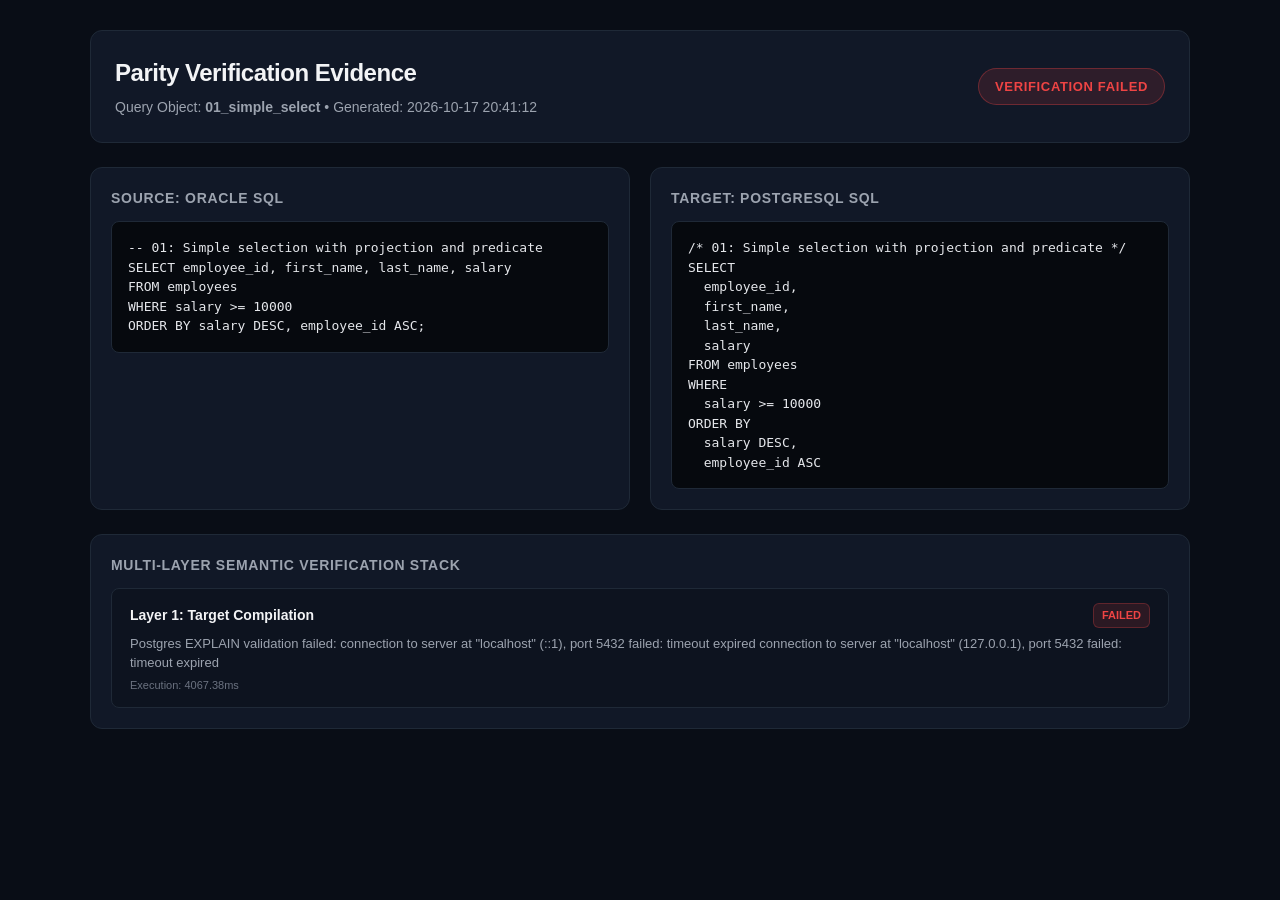
==== reports/output/01_simple_select_evidence.html @ 2cdaa1c5 "feat: initialize Parity foundation, 5-layer verification stack, and test corpus" ====
<!DOCTYPE html>
<html lang="en">
<head>
    <meta charset="UTF-8">
    <meta name="viewport" content="width=device-width, initial-scale=1.0">
    <title>Parity Evidence Report: 01_simple_select</title>
    <style>
        :root {
            --bg: #090d16;
            --surface: #111827;
            --surface-border: #1f2937;
            --text-primary: #f3f4f6;
            --text-secondary: #9ca3af;
            --accent: #3b82f6;
            --font-mono: ui-monospace, SFMono-Regular, Menlo, Monaco, Consolas, monospace;
        }
        body {
            margin: 0;
            padding: 30px;
            background-color: var(--bg);
            color: var(--text-primary);
            font-family: -apple-system, BlinkMacSystemFont, "Segoe UI", Roboto, Helvetica, Arial, sans-serif;
            line-height: 1.5;
        }
        .container {
            max-width: 1100px;
            margin: 0 auto;
        }
        .header {
            display: flex;
            justify-content: space-between;
            align-items: center;
            padding: 24px;
            background: var(--surface);
            border: 1px solid var(--surface-border);
            border-radius: 12px;
            margin-bottom: 24px;
        }
        .title-group h1 {
            margin: 0 0 6px 0;
            font-size: 24px;
            letter-spacing: -0.02em;
        }
        .subtitle {
            color: var(--text-secondary);
            font-size: 14px;
        }
        .status-pill {
            padding: 8px 16px;
            border-radius: 9999px;
            font-weight: 700;
            font-size: 13px;
            letter-spacing: 0.05em;
            background: #ef444422;
            color: #ef4444;
            border: 1px solid #ef444455;
        }
        .grid {
            display: grid;
            grid-template-columns: 1fr 1fr;
            gap: 20px;
            margin-bottom: 24px;
        }
        .card {
            background: var(--surface);
            border: 1px solid var(--surface-border);
            border-radius: 12px;
            padding: 20px;
        }
        .card-title {
            font-size: 14px;
            text-transform: uppercase;
            letter-spacing: 0.05em;
            color: var(--text-secondary);
            margin-bottom: 12px;
            font-weight: 600;
        }
        pre {
            margin: 0;
            padding: 16px;
            background: #06090e;
            border: 1px solid var(--surface-border);
            border-radius: 8px;
            font-family: var(--font-mono);
            font-size: 13px;
            color: #e5e7eb;
            overflow-x: auto;
            white-space: pre-wrap;
        }
        .layer-stack {
            display: flex;
            flex-direction: column;
            gap: 12px;
        }
        .layer-card {
            background: #0d131f;
            border: 1px solid var(--surface-border);
            border-radius: 8px;
            padding: 14px 18px;
        }
        .layer-header {
            display: flex;
            justify-content: space-between;
            align-items: center;
            margin-bottom: 6px;
        }
        .layer-title {
            font-weight: 600;
            font-size: 14px;
        }
        .layer-msg {
            font-size: 13px;
            color: var(--text-secondary);
        }
        .layer-meta {
            font-size: 11px;
            color: #6b7280;
            margin-top: 4px;
        }
        .badge {
            padding: 3px 8px;
            border-radius: 6px;
            font-size: 11px;
            font-weight: 600;
        }
    </style>
</head>
<body>
    <div class="container">
        <div class="header">
            <div class="title-group">
                <h1>Parity Verification Evidence</h1>
                <div class="subtitle">Query Object: <strong>01_simple_select</strong> • Generated: 2026-10-17 20:41:12</div>
            </div>
            <div class="status-pill">VERIFICATION FAILED</div>
        </div>

        <div class="grid">
            <div class="card">
                <div class="card-title">Source: Oracle SQL</div>
                <pre>-- 01: Simple selection with projection and predicate
SELECT employee_id, first_name, last_name, salary
FROM employees
WHERE salary &gt;= 10000
ORDER BY salary DESC, employee_id ASC;</pre>
            </div>
            <div class="card">
                <div class="card-title">Target: PostgreSQL SQL</div>
                <pre>/* 01: Simple selection with projection and predicate */
SELECT
  employee_id,
  first_name,
  last_name,
  salary
FROM employees
WHERE
  salary &gt;= 10000
ORDER BY
  salary DESC,
  employee_id ASC</pre>
            </div>
        </div>

        <div class="card">
            <div class="card-title">Multi-Layer Semantic Verification Stack</div>
            <div class="layer-stack">
                
        <div class="layer-card">
            <div class="layer-header">
                <span class="layer-title">Layer 1: Target Compilation</span>
                <span class="badge" style="background: #ef444422; color: #ef4444; border: 1px solid #ef444444;">
                    FAILED
                </span>
            </div>
            <div class="layer-msg">Postgres EXPLAIN validation failed: connection to server at &quot;localhost&quot; (::1), port 5432 failed: timeout expired
connection to server at &quot;localhost&quot; (127.0.0.1), port 5432 failed: timeout expired
</div>
            <div class="layer-meta">Execution: 4067.38ms</div>
        </div>
        
            </div>
        </div>
    </div>
</body>
</html>
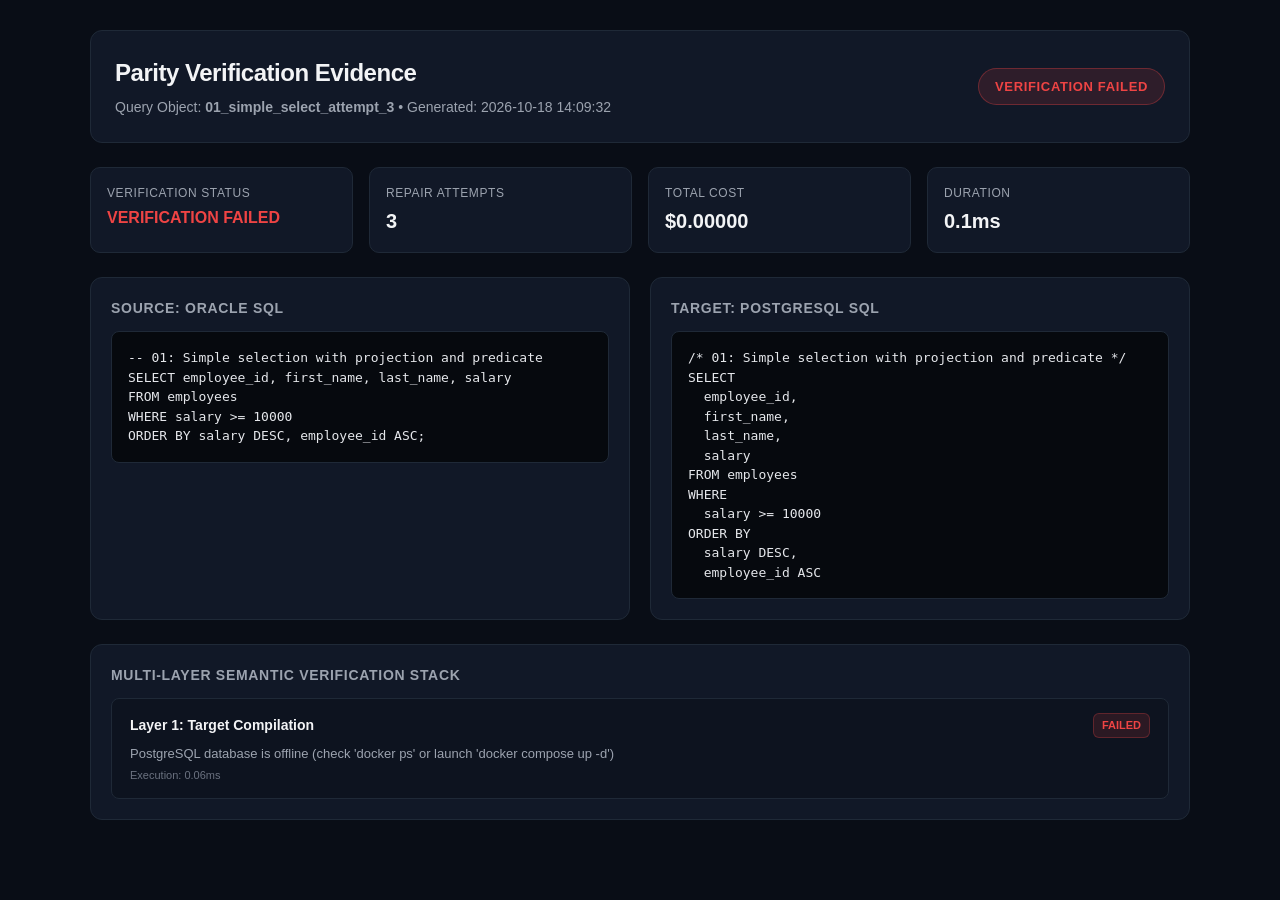
==== commit bb74b693: "feat: complete Phase 2 (Intelligence) and Phase 3 (Harden)" ====
--- a/reports/output/01_simple_select_evidence.html
+++ b/reports/output/01_simple_select_evidence.html
@@ -3,7 +3,7 @@
 <head>
     <meta charset="UTF-8">
     <meta name="viewport" content="width=device-width, initial-scale=1.0">
-    <title>Parity Evidence Report: 01_simple_select</title>
+    <title>Parity Evidence Report: 01_simple_select_attempt_3</title>
     <style>
         :root {
             --bg: #090d16;
@@ -55,6 +55,30 @@
             color: #ef4444;
             border: 1px solid #ef444455;
         }
+        .stats-bar {
+            display: grid;
+            grid-template-columns: repeat(4, 1fr);
+            gap: 16px;
+            margin-bottom: 24px;
+        }
+        .stat-card {
+            background: var(--surface);
+            border: 1px solid var(--surface-border);
+            border-radius: 10px;
+            padding: 16px;
+        }
+        .stat-label {
+            font-size: 12px;
+            color: var(--text-secondary);
+            text-transform: uppercase;
+            letter-spacing: 0.05em;
+            margin-bottom: 4px;
+        }
+        .stat-value {
+            font-size: 20px;
+            font-weight: 700;
+            color: var(--text-primary);
+        }
         .grid {
             display: grid;
             grid-template-columns: 1fr 1fr;
@@ -130,10 +154,31 @@
         <div class="header">
             <div class="title-group">
                 <h1>Parity Verification Evidence</h1>
-                <div class="subtitle">Query Object: <strong>01_simple_select</strong> • Generated: 2026-10-17 20:41:12</div>
+                <div class="subtitle">Query Object: <strong>01_simple_select_attempt_3</strong> • Generated: 2026-10-18 14:09:32</div>
             </div>
             <div class="status-pill">VERIFICATION FAILED</div>
         </div>
+
+        <div class="stats-bar">
+            <div class="stat-card">
+                <div class="stat-label">Verification Status</div>
+                <div class="stat-value" style="color: #ef4444; font-size: 16px;">VERIFICATION FAILED</div>
+            </div>
+            <div class="stat-card">
+                <div class="stat-label">Repair Attempts</div>
+                <div class="stat-value">3</div>
+            </div>
+            <div class="stat-card">
+                <div class="stat-label">Total Cost</div>
+                <div class="stat-value">$0.00000</div>
+            </div>
+            <div class="stat-card">
+                <div class="stat-label">Duration</div>
+                <div class="stat-value">0.1ms</div>
+            </div>
+        </div>
+
+        
 
         <div class="grid">
             <div class="card">
@@ -172,10 +217,8 @@
                     FAILED
                 </span>
             </div>
-            <div class="layer-msg">Postgres EXPLAIN validation failed: connection to server at &quot;localhost&quot; (::1), port 5432 failed: timeout expired
-connection to server at &quot;localhost&quot; (127.0.0.1), port 5432 failed: timeout expired
-</div>
-            <div class="layer-meta">Execution: 4067.38ms</div>
+            <div class="layer-msg">PostgreSQL database is offline (check &#x27;docker ps&#x27; or launch &#x27;docker compose up -d&#x27;)</div>
+            <div class="layer-meta">Execution: 0.06ms</div>
         </div>
         
             </div>
